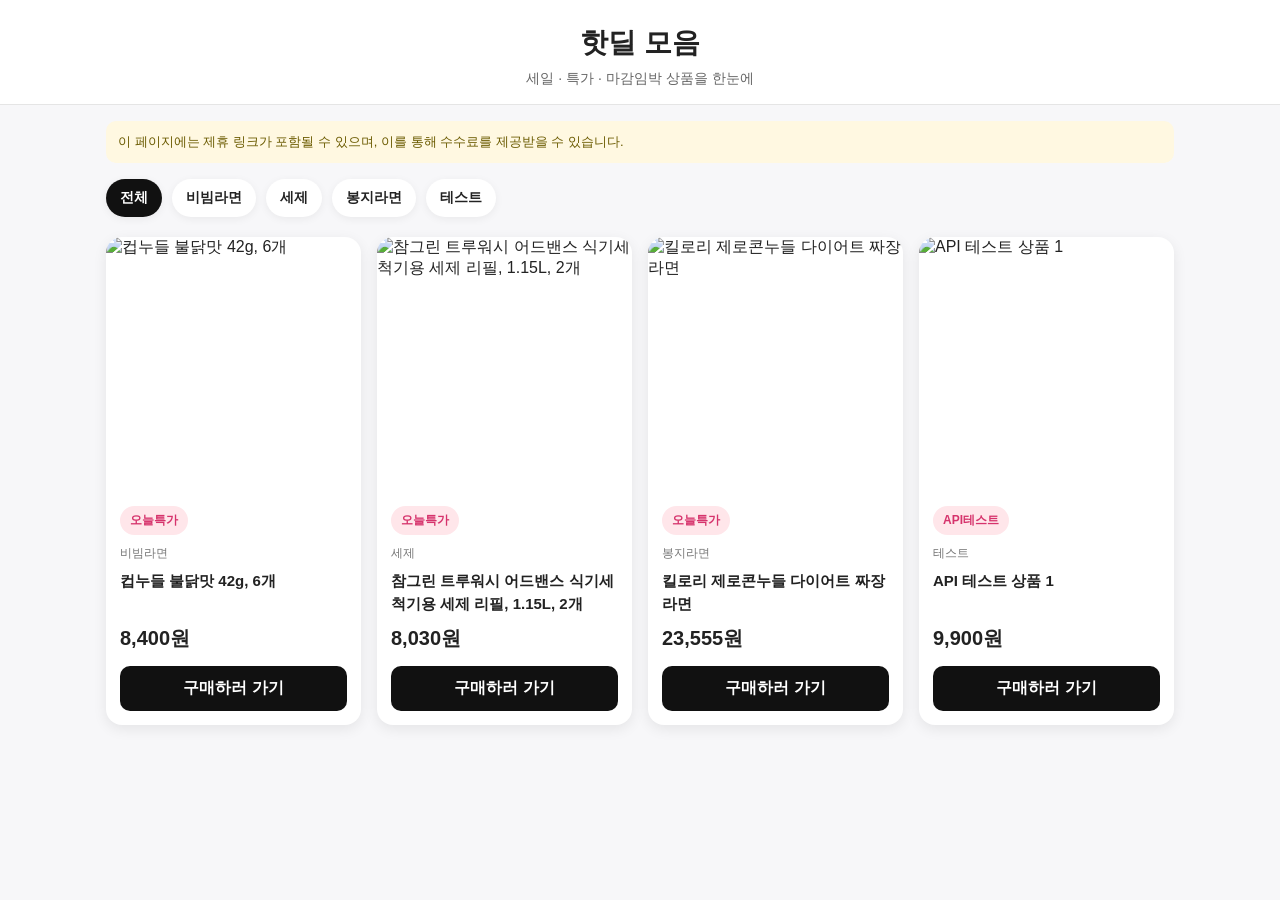
==== site/index.html @ 74af75a8 "project setup" ====
<!DOCTYPE html>
<html lang="ko">
<head>
  <meta charset="UTF-8" />
  <meta name="viewport" content="width=device-width, initial-scale=1.0" />
  <title>핫딜 모음</title>
  <link rel="stylesheet" href="style.css" />
</head>
<body>
  <header class="header">
    <h1>핫딜 모음</h1>
    <p>세일 · 특가 · 마감임박 상품을 한눈에</p>
  </header>

  <section class="notice">
    <p>이 페이지에는 제휴 링크가 포함될 수 있으며, 이를 통해 수수료를 제공받을 수 있습니다.</p>
  </section>

  <section class="filter-wrap">
  <div id="category-buttons" class="category-buttons"></div>
</section>

  <main class="container">
    <div id="deal-list" class="deal-grid"></div>
  </main>

  <script src="script.js"></script>
</body>
</html>
---- site/style.css ----
* {
  box-sizing: border-box;
}

body {
  margin: 0;
  font-family: Arial, sans-serif;
  background: #f7f7f9;
  color: #222;
}

.header {
  background: white;
  padding: 24px 16px 16px;
  text-align: center;
  border-bottom: 1px solid #e5e5e5;
}

.header h1 {
  margin: 0 0 8px;
  font-size: 28px;
}

.header p {
  margin: 0;
  color: #666;
  font-size: 14px;
}

.notice {
  max-width: 1100px;
  margin: 16px auto 0;
  padding: 0 16px;
}

.notice p {
  margin: 0;
  background: #fff8e1;
  color: #6b5b00;
  padding: 12px;
  border-radius: 10px;
  font-size: 13px;
}

.container {
  max-width: 1100px;
  margin: 20px auto;
  padding: 0 16px 30px;
}

.deal-grid {
  display: grid;
  grid-template-columns: repeat(auto-fit, minmax(220px, 1fr));
  gap: 16px;
}

.deal-card {
  background: white;
  border-radius: 16px;
  overflow: hidden;
  box-shadow: 0 4px 14px rgba(0, 0, 0, 0.08);
}

.deal-card img {
  width: 100%;
  aspect-ratio: 1 / 1;
  object-fit: cover;
  display: block;
}

.deal-content {
  padding: 14px;
}

.badge {
  display: inline-block;
  padding: 6px 10px;
  border-radius: 999px;
  background: #ffe6ea;
  color: #d6336c;
  font-size: 12px;
  font-weight: bold;
  margin-bottom: 10px;
}

.category {
  font-size: 12px;
  color: #777;
  margin-bottom: 8px;
}

.title {
  font-size: 15px;
  font-weight: bold;
  line-height: 1.5;
  margin-bottom: 10px;
  min-height: 45px;
}

.price {
  font-size: 20px;
  font-weight: bold;
  margin-bottom: 10px;
}

.date {
  font-size: 12px;
  color: #999;
  margin-bottom: 14px;
}

.buy-button {
  display: inline-block;
  width: 100%;
  text-align: center;
  text-decoration: none;
  background: #111;
  color: white;
  padding: 12px;
  border-radius: 10px;
  font-weight: bold;
}
.filter-wrap {
  max-width: 1100px;
  margin: 16px auto 0;
  padding: 0 16px;
}

.category-buttons {
  display: flex;
  flex-wrap: wrap;
  gap: 10px;
}

.category-button {
  border: none;
  background: white;
  color: #222;
  padding: 10px 14px;
  border-radius: 999px;
  font-size: 14px;
  font-weight: bold;
  cursor: pointer;
  box-shadow: 0 2px 8px rgba(0, 0, 0, 0.06);
}

.category-button.active {
  background: #111;
  color: white;
}
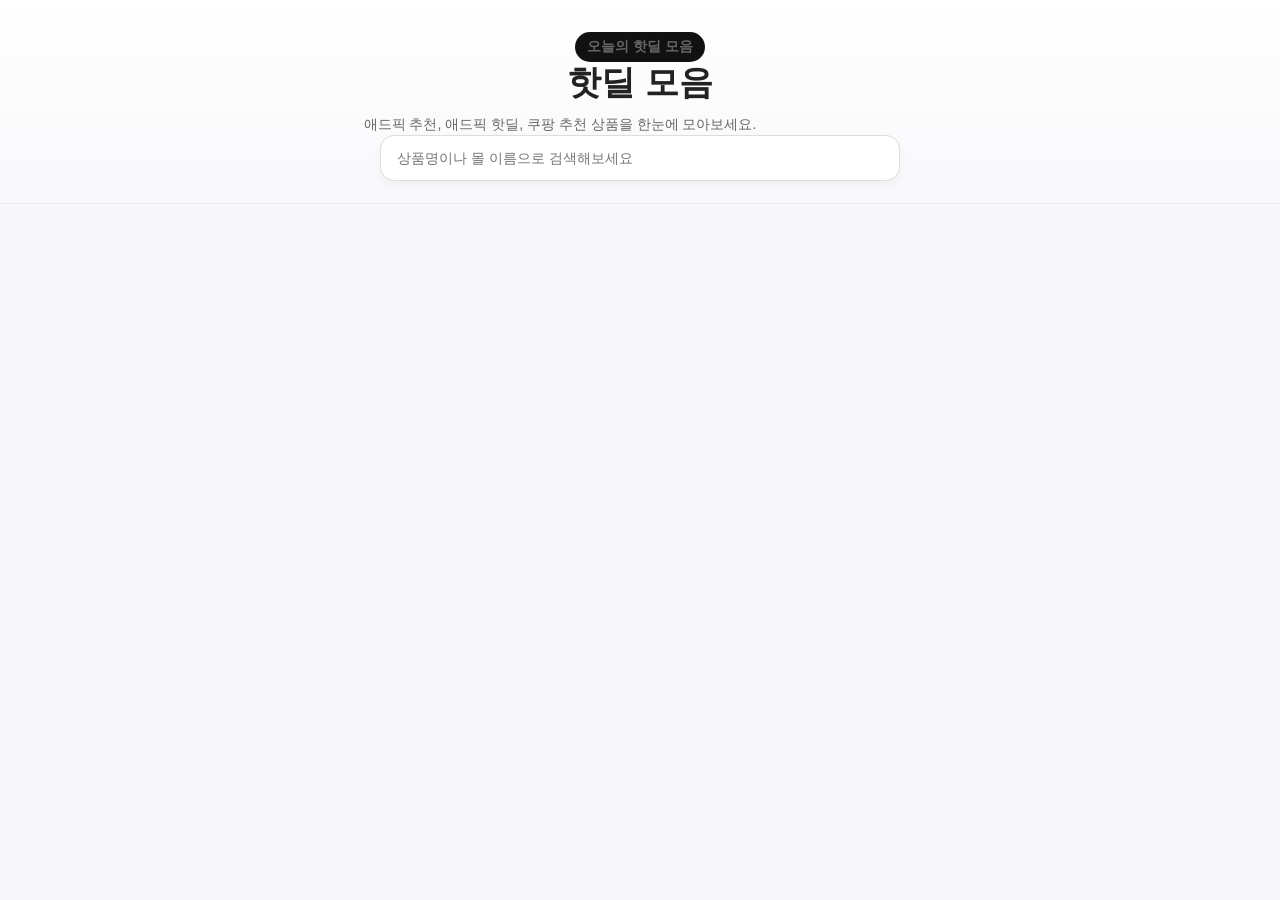
==== commit 8abeb9fb: "auto update deals" ====
--- a/site/index.html
+++ b/site/index.html
@@ -7,23 +7,21 @@
   <link rel="stylesheet" href="style.css" />
 </head>
 <body>
-  <header class="header">
+<header class="header">
+  <div class="header-inner">
+    <p class="header-badge">오늘의 핫딜 모음</p>
     <h1>핫딜 모음</h1>
-    <p>세일 · 특가 · 마감임박 상품을 한눈에</p>
-  </header>
+    <p class="header-desc">
+      애드픽 추천, 애드픽 핫딜, 쿠팡 추천 상품을 한눈에 모아보세요.
+    </p>
 
-  <section class="notice">
-    <p>이 페이지에는 제휴 링크가 포함될 수 있으며, 이를 통해 수수료를 제공받을 수 있습니다.</p>
-  </section>
-
-  <section class="filter-wrap">
-  <div id="category-buttons" class="category-buttons"></div>
-</section>
-
-  <main class="container">
-    <div id="deal-list" class="deal-grid"></div>
-  </main>
-
-  <script src="script.js"></script>
-</body>
-</html>+    <div class="search-wrap">
+      <input
+        type="text"
+        id="search-input"
+        class="search-input"
+        placeholder="상품명이나 몰 이름으로 검색해보세요"
+      />
+    </div>
+  </div>
+</header>
--- a/site/style.css
+++ b/site/style.css
@@ -148,3 +148,133 @@
   background: #111;
   color: white;
 }
+
+.empty-message {
+  background: white;
+  padding: 20px;
+  border-radius: 16px;
+  text-align: center;
+  color: #666;
+  box-shadow: 0 4px 14px rgba(0, 0, 0, 0.06);
+}
+
+.deal-card {
+  transition: transform 0.15s ease, box-shadow 0.15s ease;
+}
+
+.deal-card:hover {
+  transform: translateY(-3px);
+  box-shadow: 0 8px 18px rgba(0, 0, 0, 0.12);
+}
+
+.badge {
+  display: inline-flex;
+  align-items: center;
+  justify-content: center;
+  min-width: 62px;
+}
+
+.price {
+  color: #111;
+  letter-spacing: -0.3px;
+}
+
+.title {
+  word-break: keep-all;
+}
+
+.buy-button:hover {
+  opacity: 0.92;
+}
+.commission {
+  font-size: 13px;
+  color: #d6336c;
+  font-weight: 700;
+  margin-bottom: 10px;
+}
+.header {
+  background: linear-gradient(180deg, #ffffff 0%, #f8f8fb 100%);
+  padding: 32px 16px 22px;
+  text-align: center;
+  border-bottom: 1px solid #ececf2;
+}
+
+.header-inner {
+  max-width: 780px;
+  margin: 0 auto;
+}
+
+.header-badge {
+  display: inline-block;
+  margin: 0 0 12px;
+  padding: 6px 12px;
+  border-radius: 999px;
+  background: #111;
+  color: white;
+  font-size: 12px;
+  font-weight: 700;
+}
+
+.header h1 {
+  margin: 0 0 10px;
+  font-size: 34px;
+  line-height: 1.2;
+}
+
+.header-desc {
+  margin: 0 auto 18px;
+  color: #666;
+  font-size: 15px;
+  line-height: 1.6;
+  max-width: 620px;
+}
+
+.search-wrap {
+  display: flex;
+  justify-content: center;
+}
+
+.search-input {
+  width: 100%;
+  max-width: 520px;
+  padding: 14px 16px;
+  border: 1px solid #ddd;
+  border-radius: 14px;
+  font-size: 14px;
+  outline: none;
+  background: white;
+  box-shadow: 0 4px 10px rgba(0, 0, 0, 0.04);
+}
+
+.search-input:focus {
+  border-color: #111;
+}
+
+.filter-wrap {
+  max-width: 1100px;
+  margin: 18px auto 0;
+  padding: 0 16px;
+}
+
+.category-buttons {
+  display: flex;
+  flex-wrap: wrap;
+  gap: 10px;
+}
+
+.category-button {
+  border: none;
+  background: white;
+  color: #222;
+  padding: 10px 14px;
+  border-radius: 999px;
+  font-size: 14px;
+  font-weight: 700;
+  cursor: pointer;
+  box-shadow: 0 2px 8px rgba(0, 0, 0, 0.06);
+}
+
+.category-button.active {
+  background: #111;
+  color: white;
+}
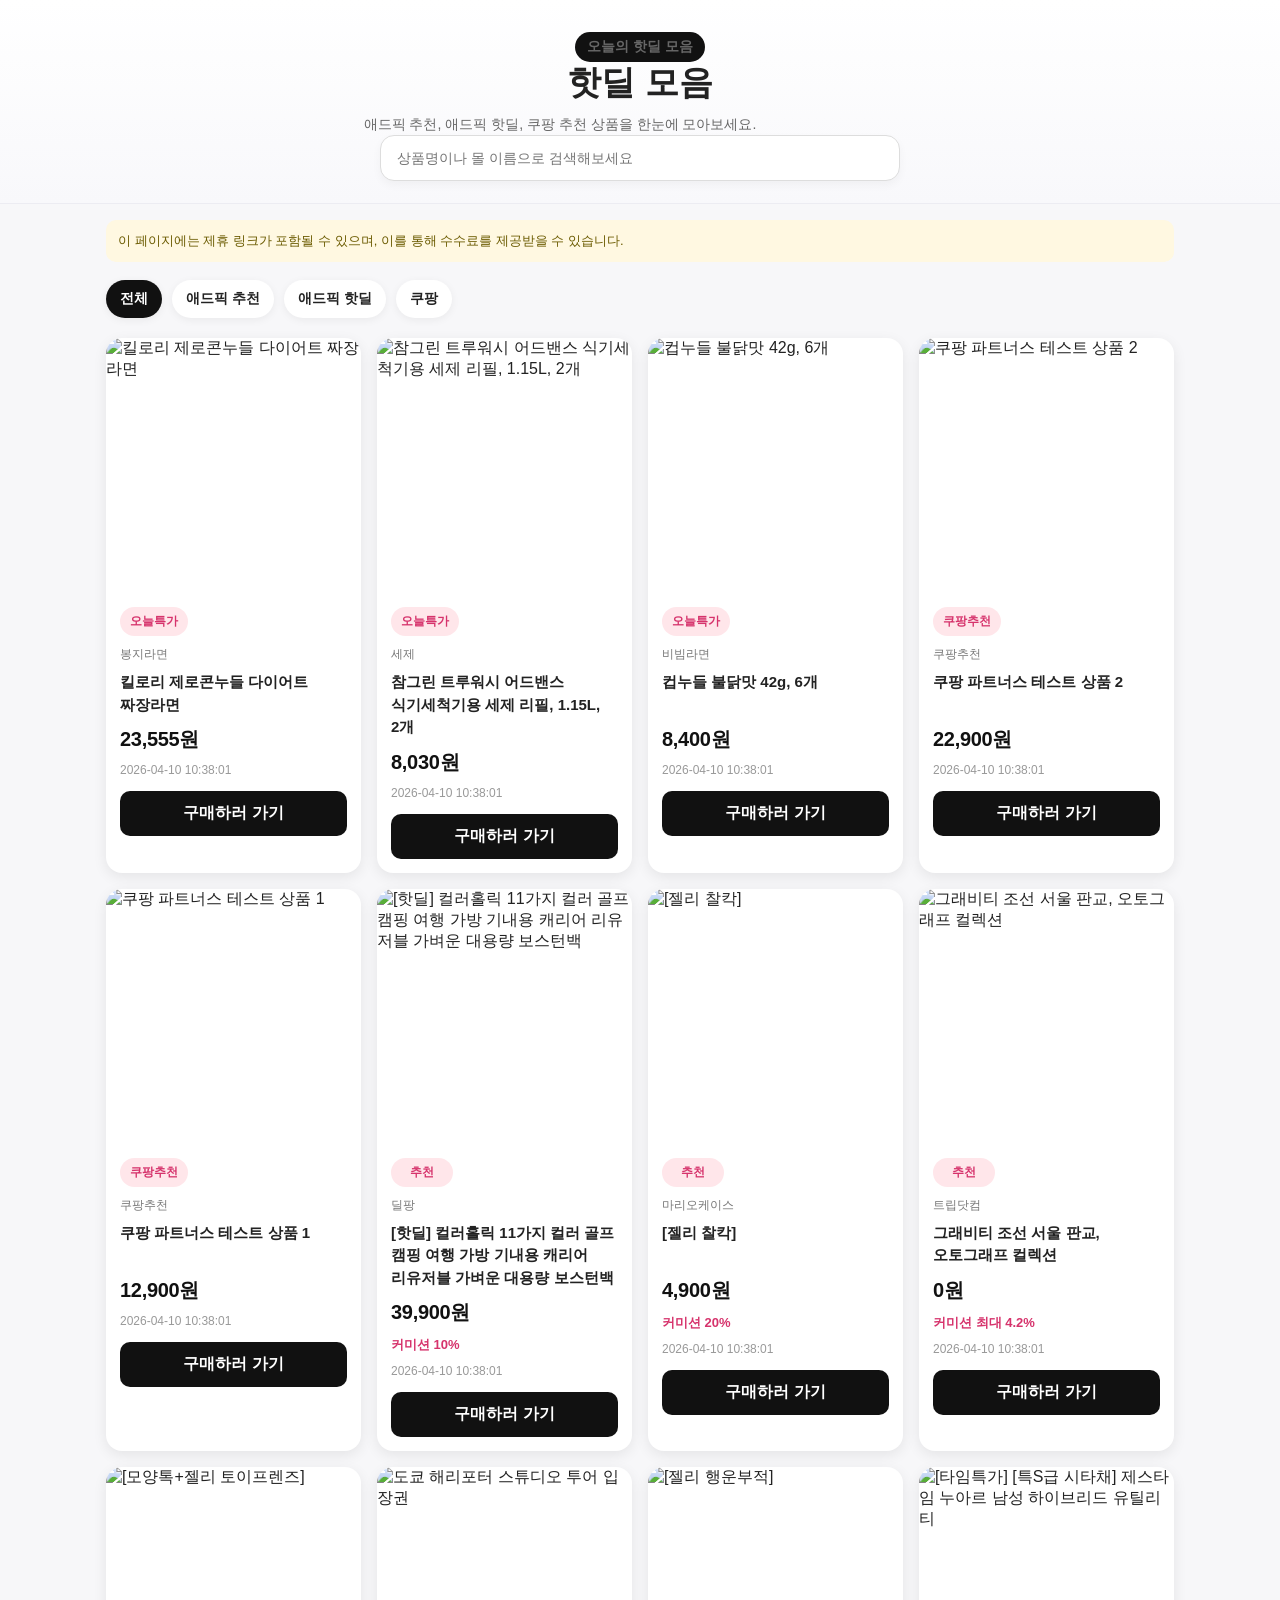
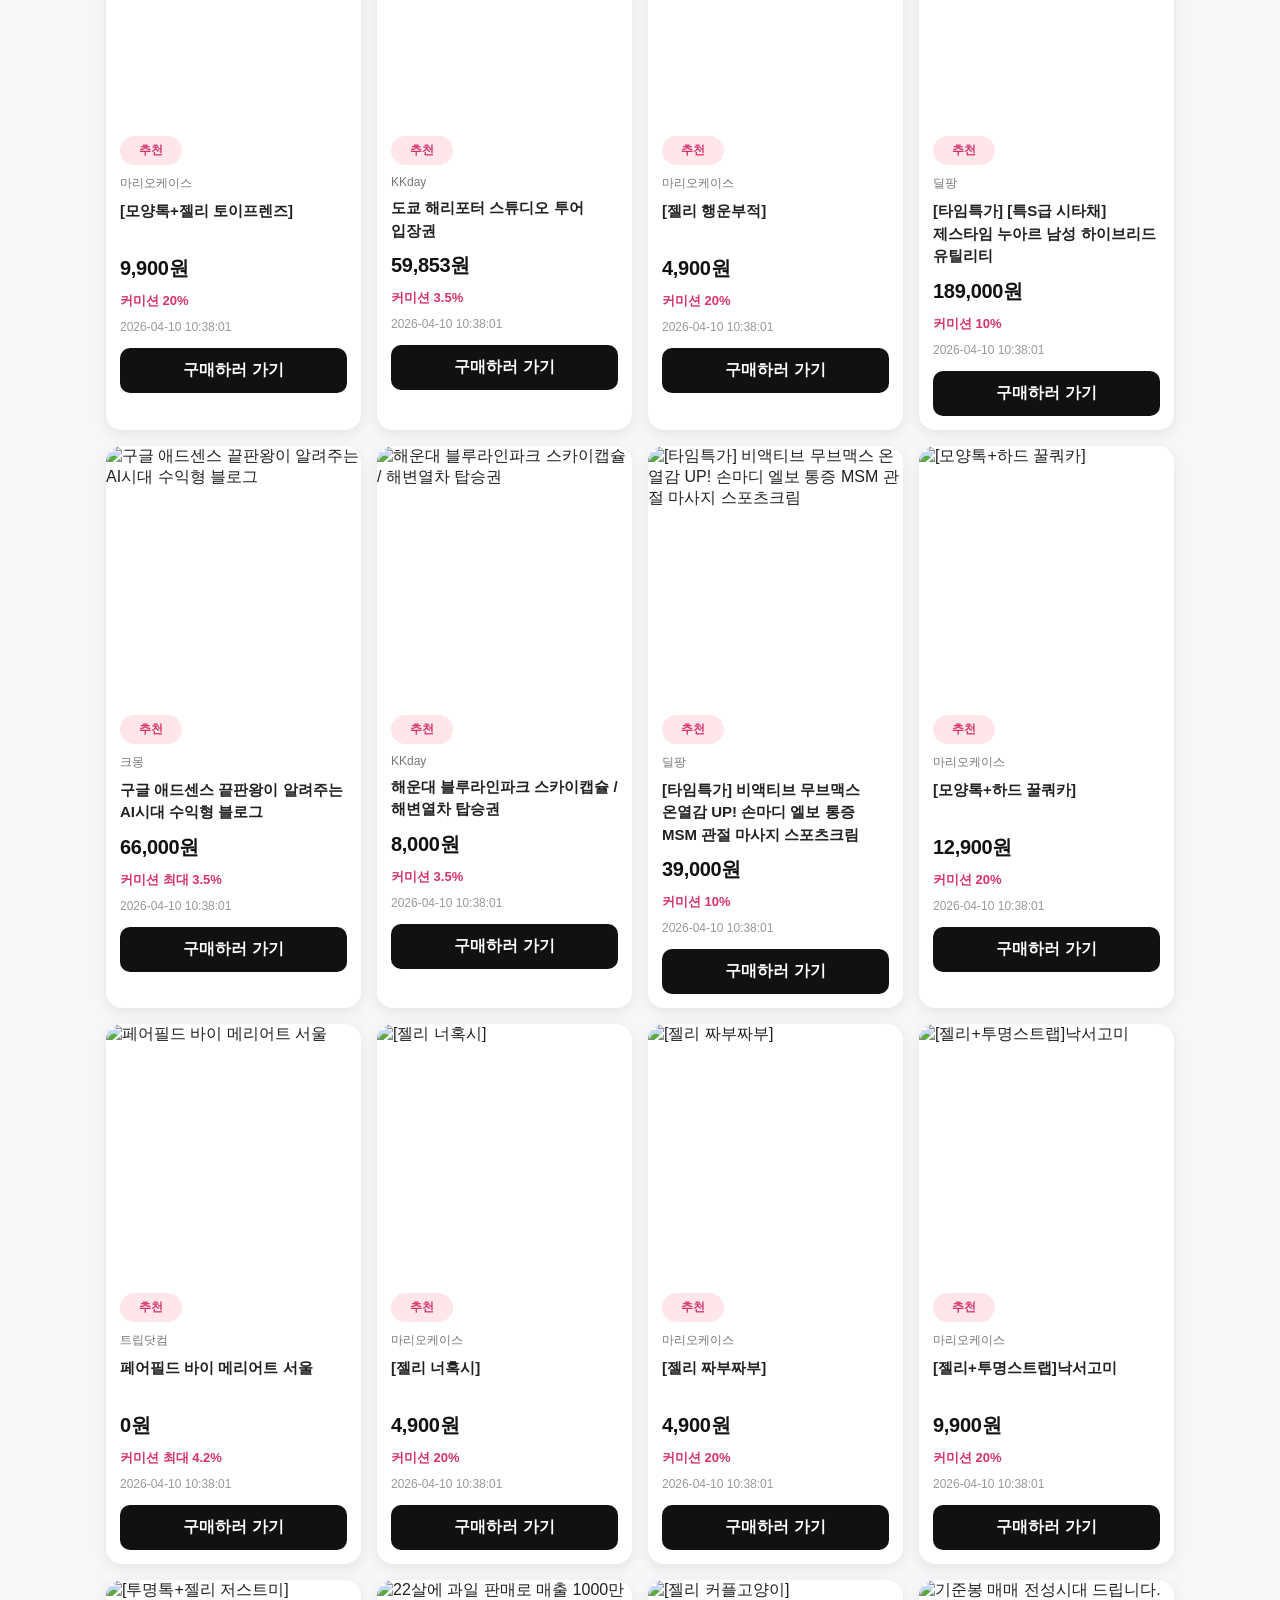
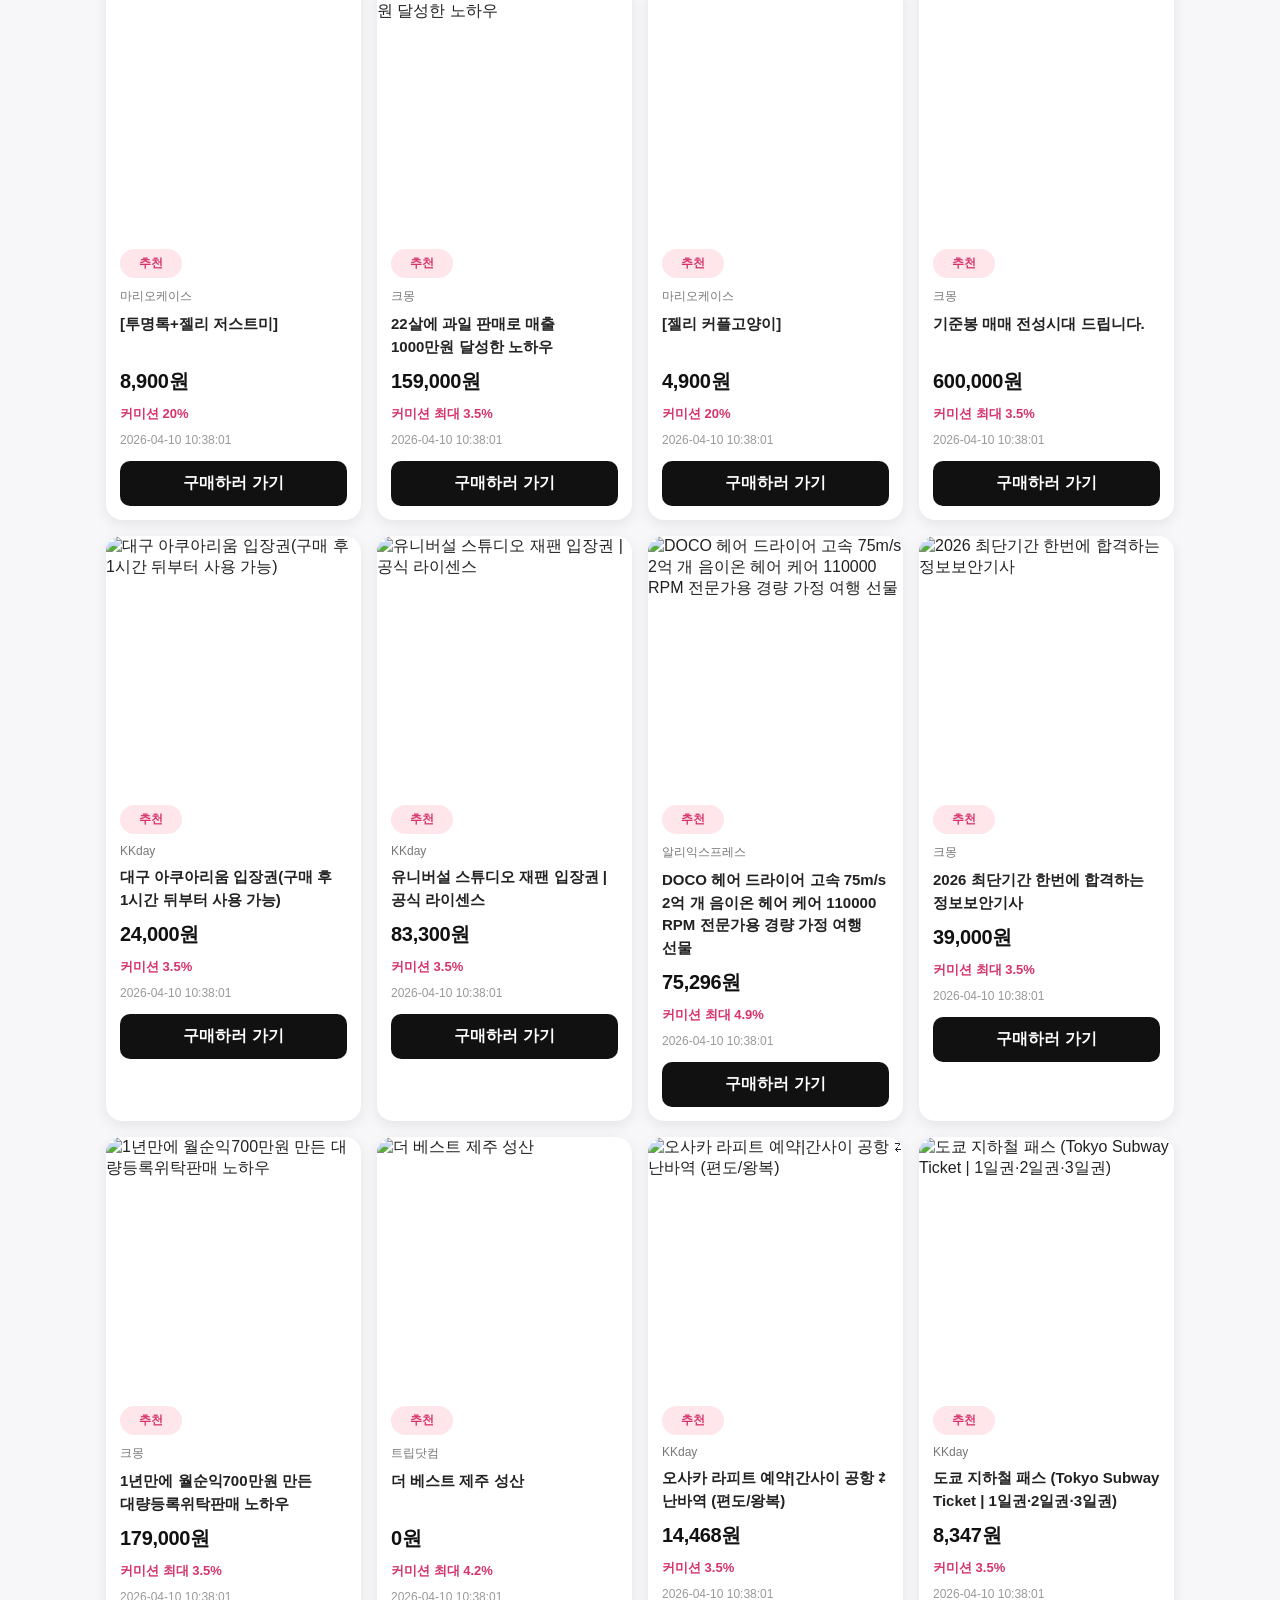
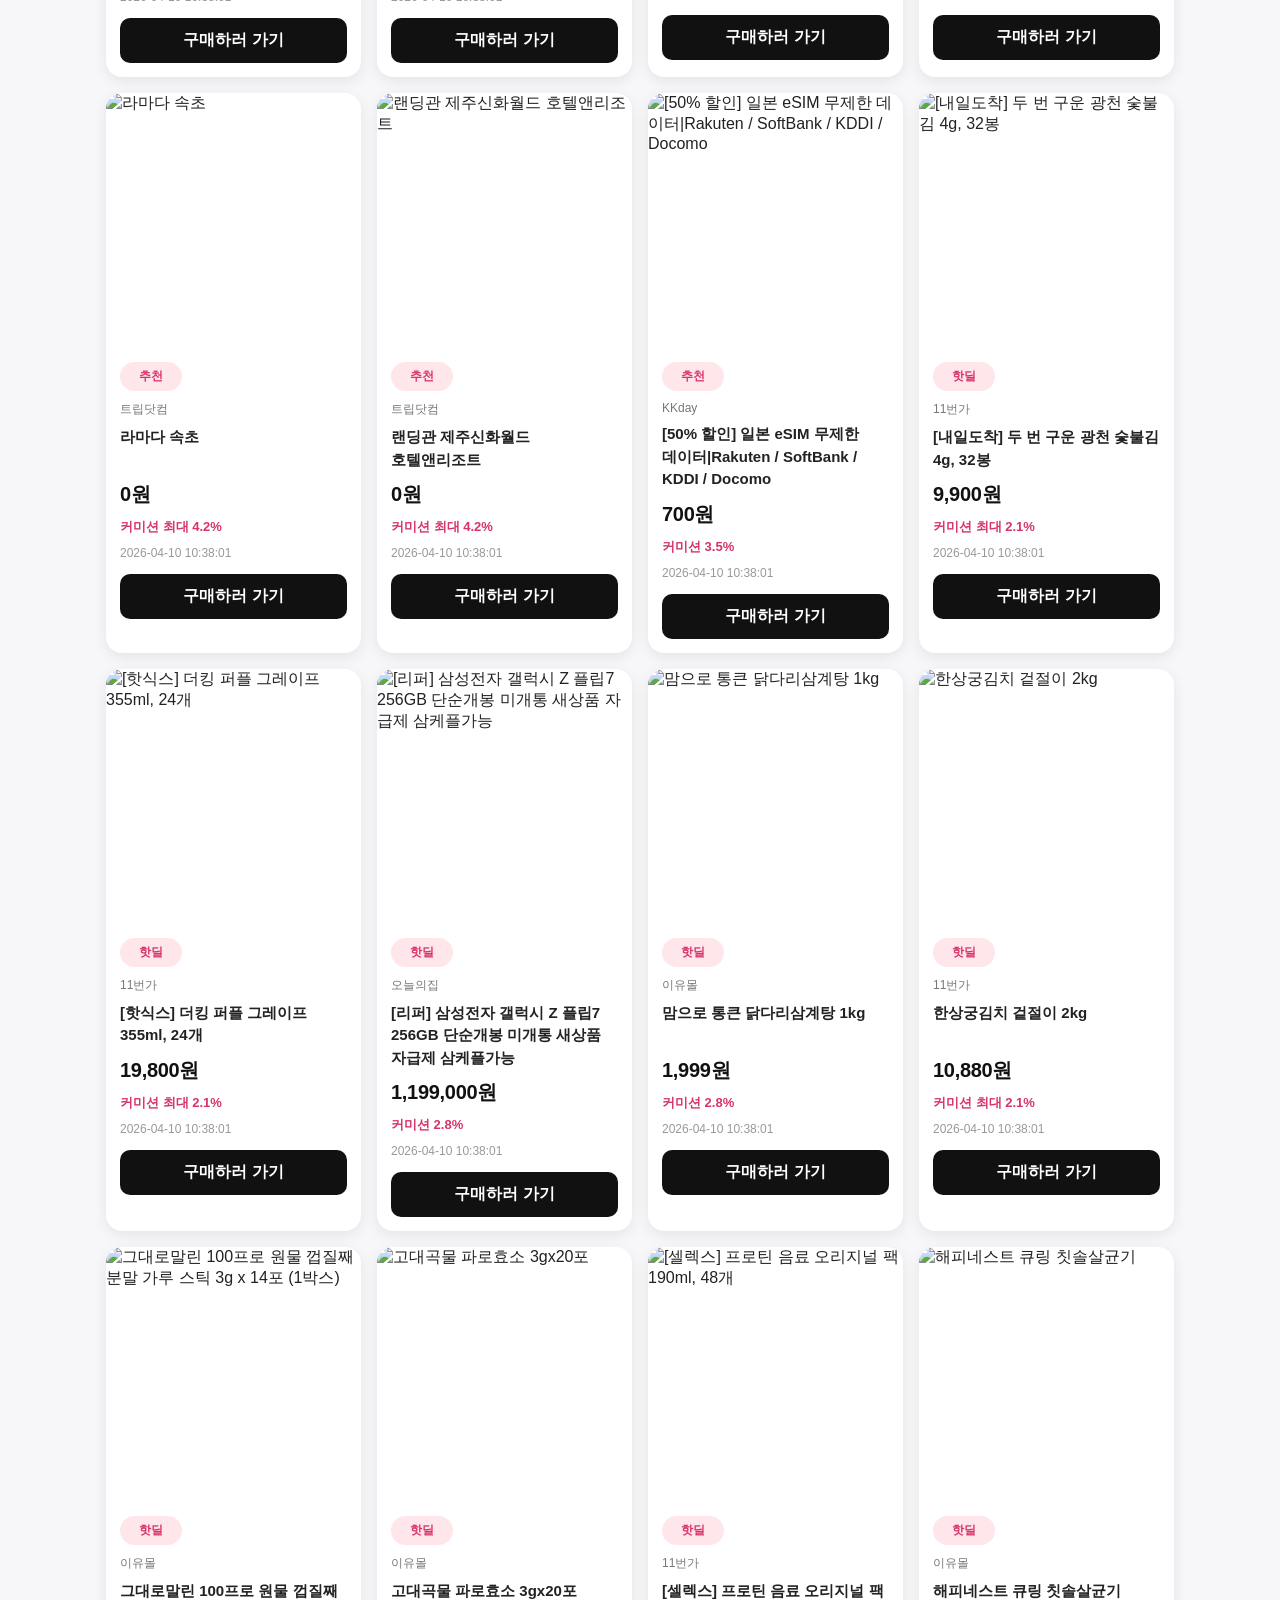
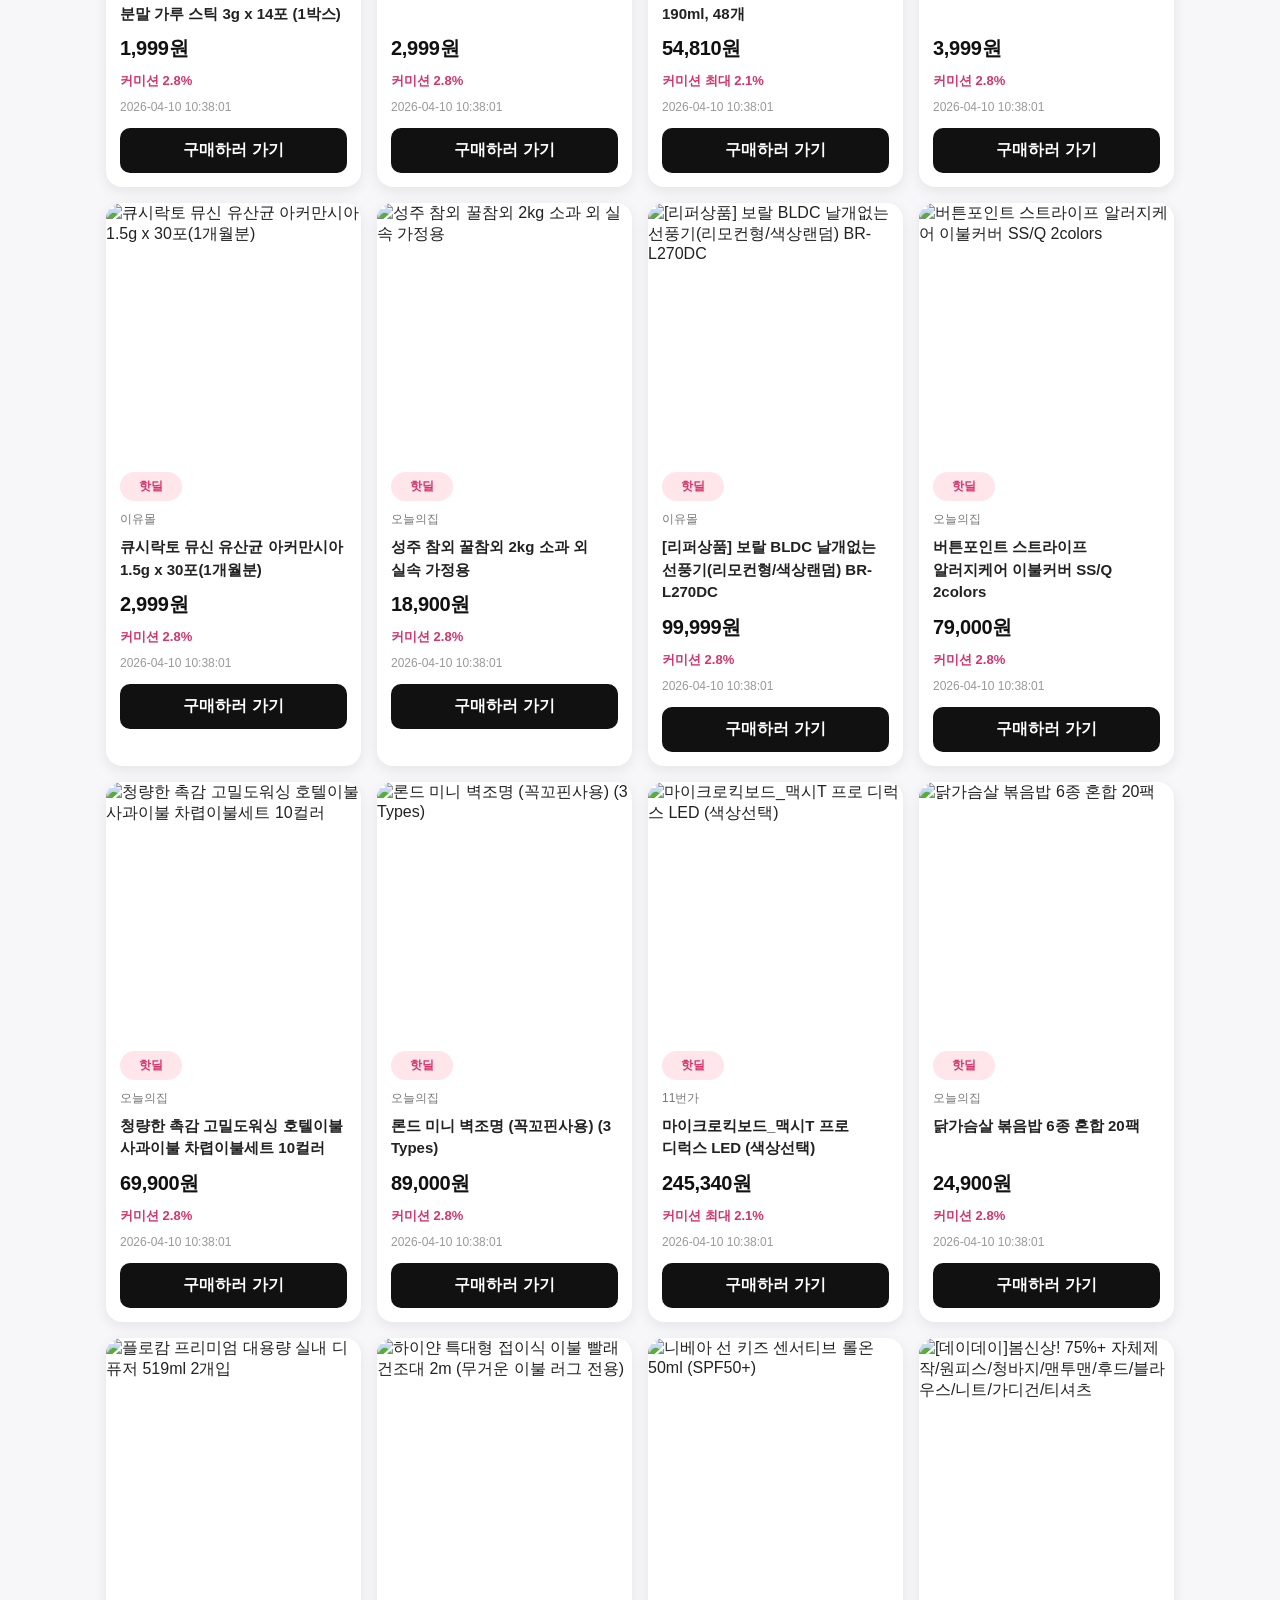
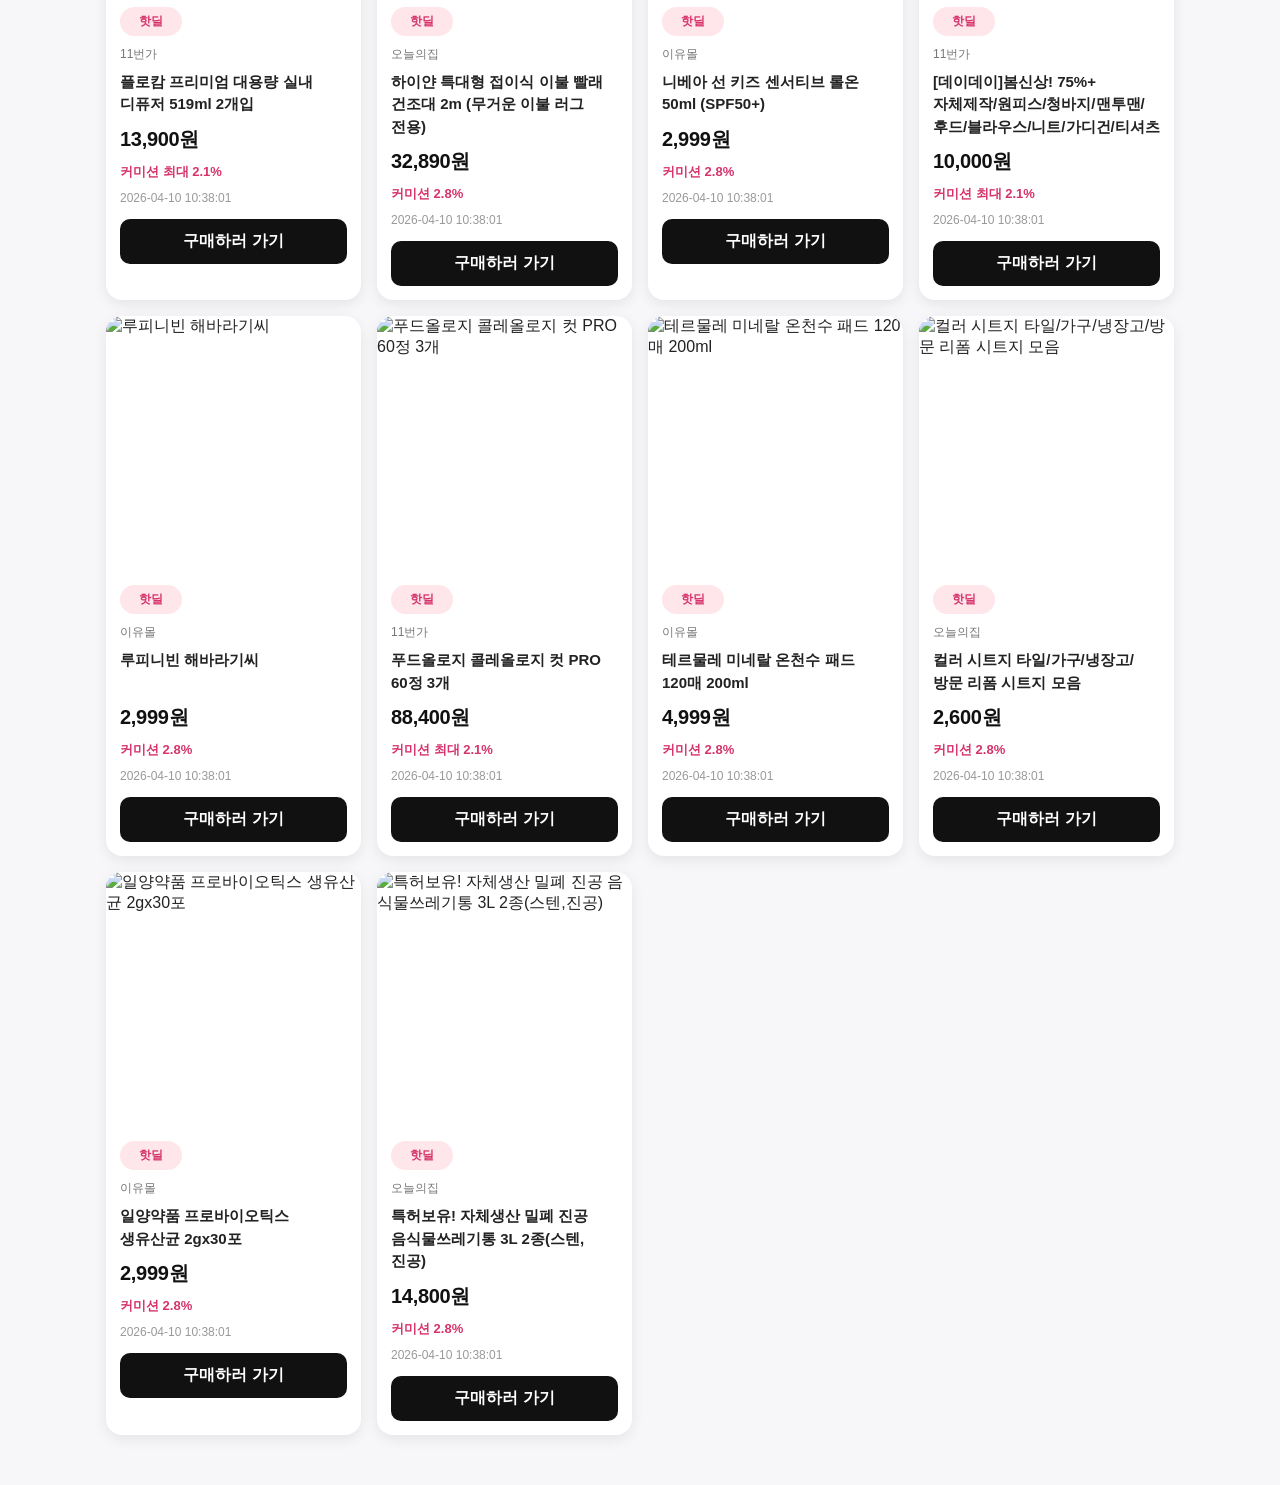
==== commit d2985684: "auto update deals" ====
--- a/site/index.html
+++ b/site/index.html
@@ -4,24 +4,40 @@
   <meta charset="UTF-8" />
   <meta name="viewport" content="width=device-width, initial-scale=1.0" />
   <title>핫딜 모음</title>
-  <link rel="stylesheet" href="style.css" />
+  <link rel="stylesheet" href="./style.css" />
 </head>
 <body>
-<header class="header">
-  <div class="header-inner">
-    <p class="header-badge">오늘의 핫딜 모음</p>
-    <h1>핫딜 모음</h1>
-    <p class="header-desc">
-      애드픽 추천, 애드픽 핫딜, 쿠팡 추천 상품을 한눈에 모아보세요.
-    </p>
+  <header class="header">
+    <div class="header-inner">
+      <p class="header-badge">오늘의 핫딜 모음</p>
+      <h1>핫딜 모음</h1>
+      <p class="header-desc">
+        애드픽 추천, 애드픽 핫딜, 쿠팡 추천 상품을 한눈에 모아보세요.
+      </p>
 
-    <div class="search-wrap">
-      <input
-        type="text"
-        id="search-input"
-        class="search-input"
-        placeholder="상품명이나 몰 이름으로 검색해보세요"
-      />
+      <div class="search-wrap">
+        <input
+          type="text"
+          id="search-input"
+          class="search-input"
+          placeholder="상품명이나 몰 이름으로 검색해보세요"
+        />
+      </div>
     </div>
-  </div>
-</header>+  </header>
+
+  <section class="notice">
+    <p>이 페이지에는 제휴 링크가 포함될 수 있으며, 이를 통해 수수료를 제공받을 수 있습니다.</p>
+  </section>
+
+  <section class="filter-wrap">
+    <div id="category-buttons" class="category-buttons"></div>
+  </section>
+
+  <main class="container">
+    <div id="deal-list" class="deal-grid"></div>
+  </main>
+
+  <script src="./script.js"></script>
+</body>
+</html>
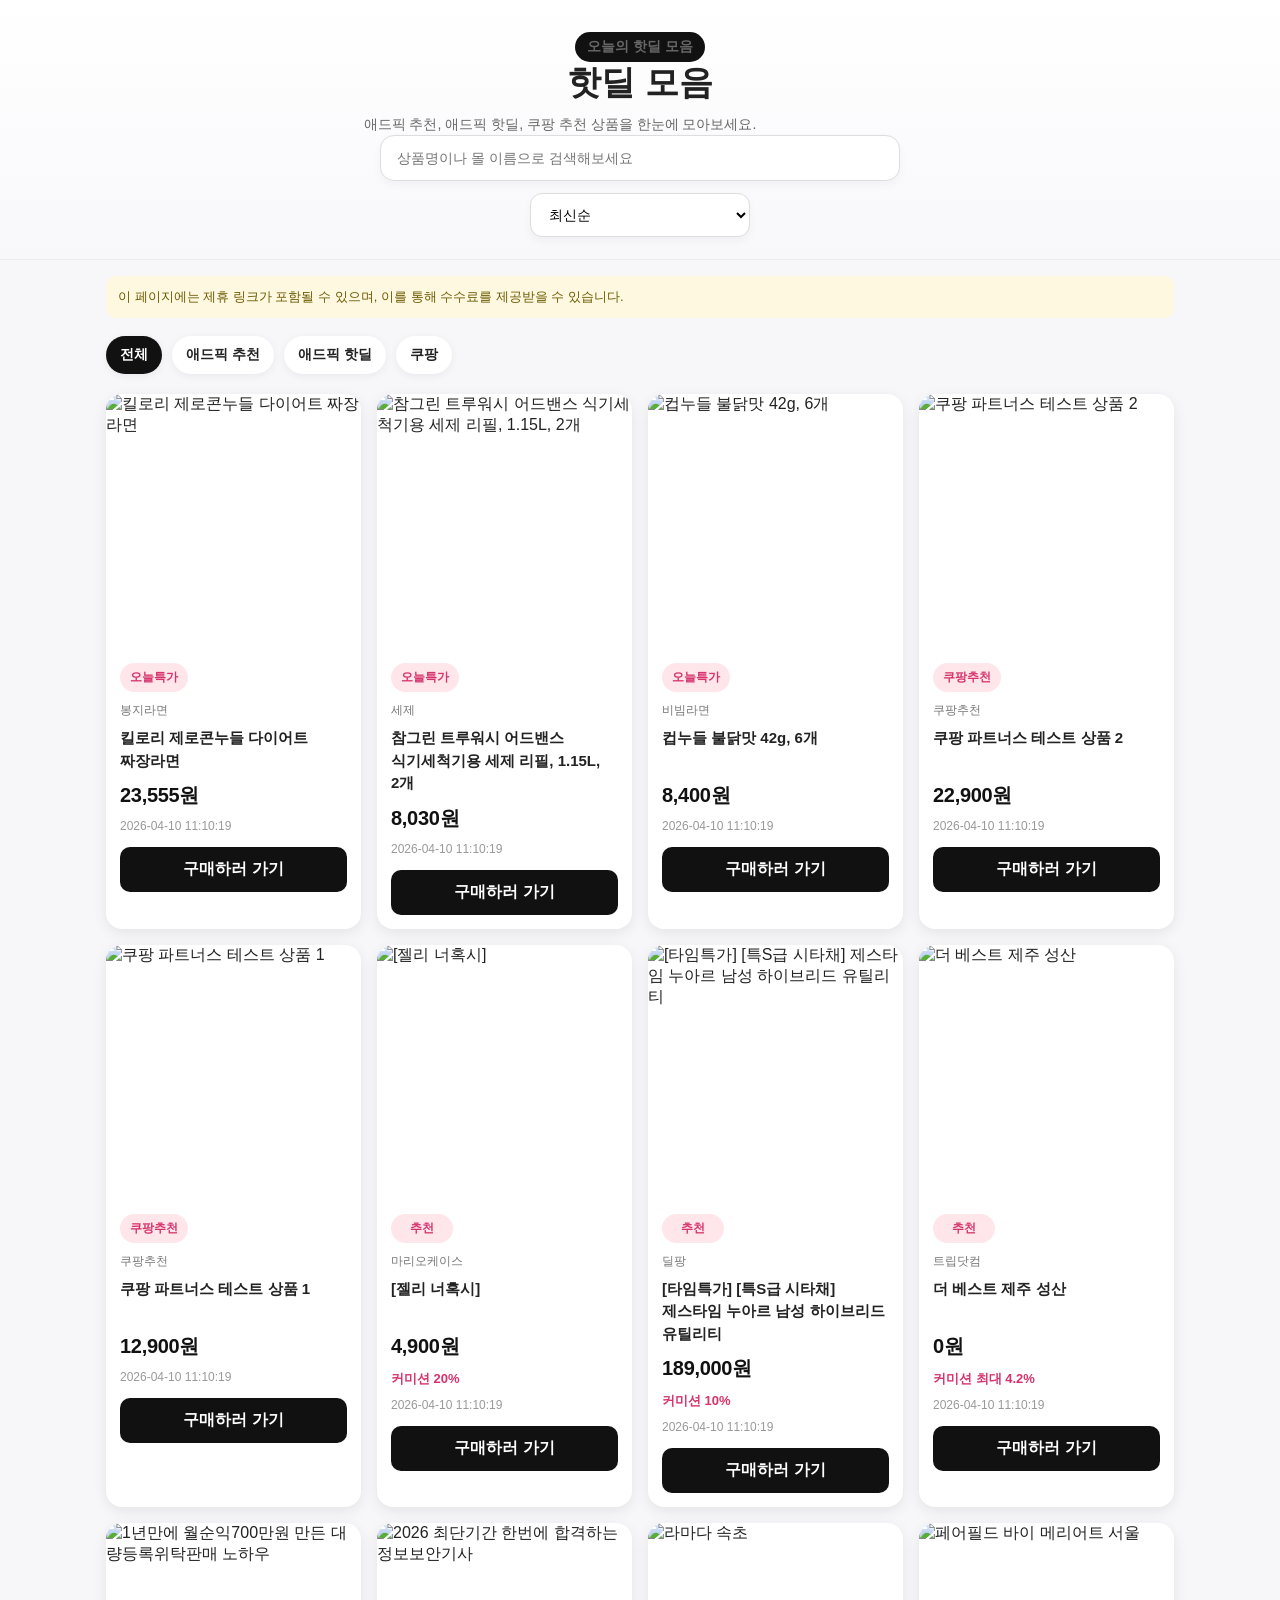
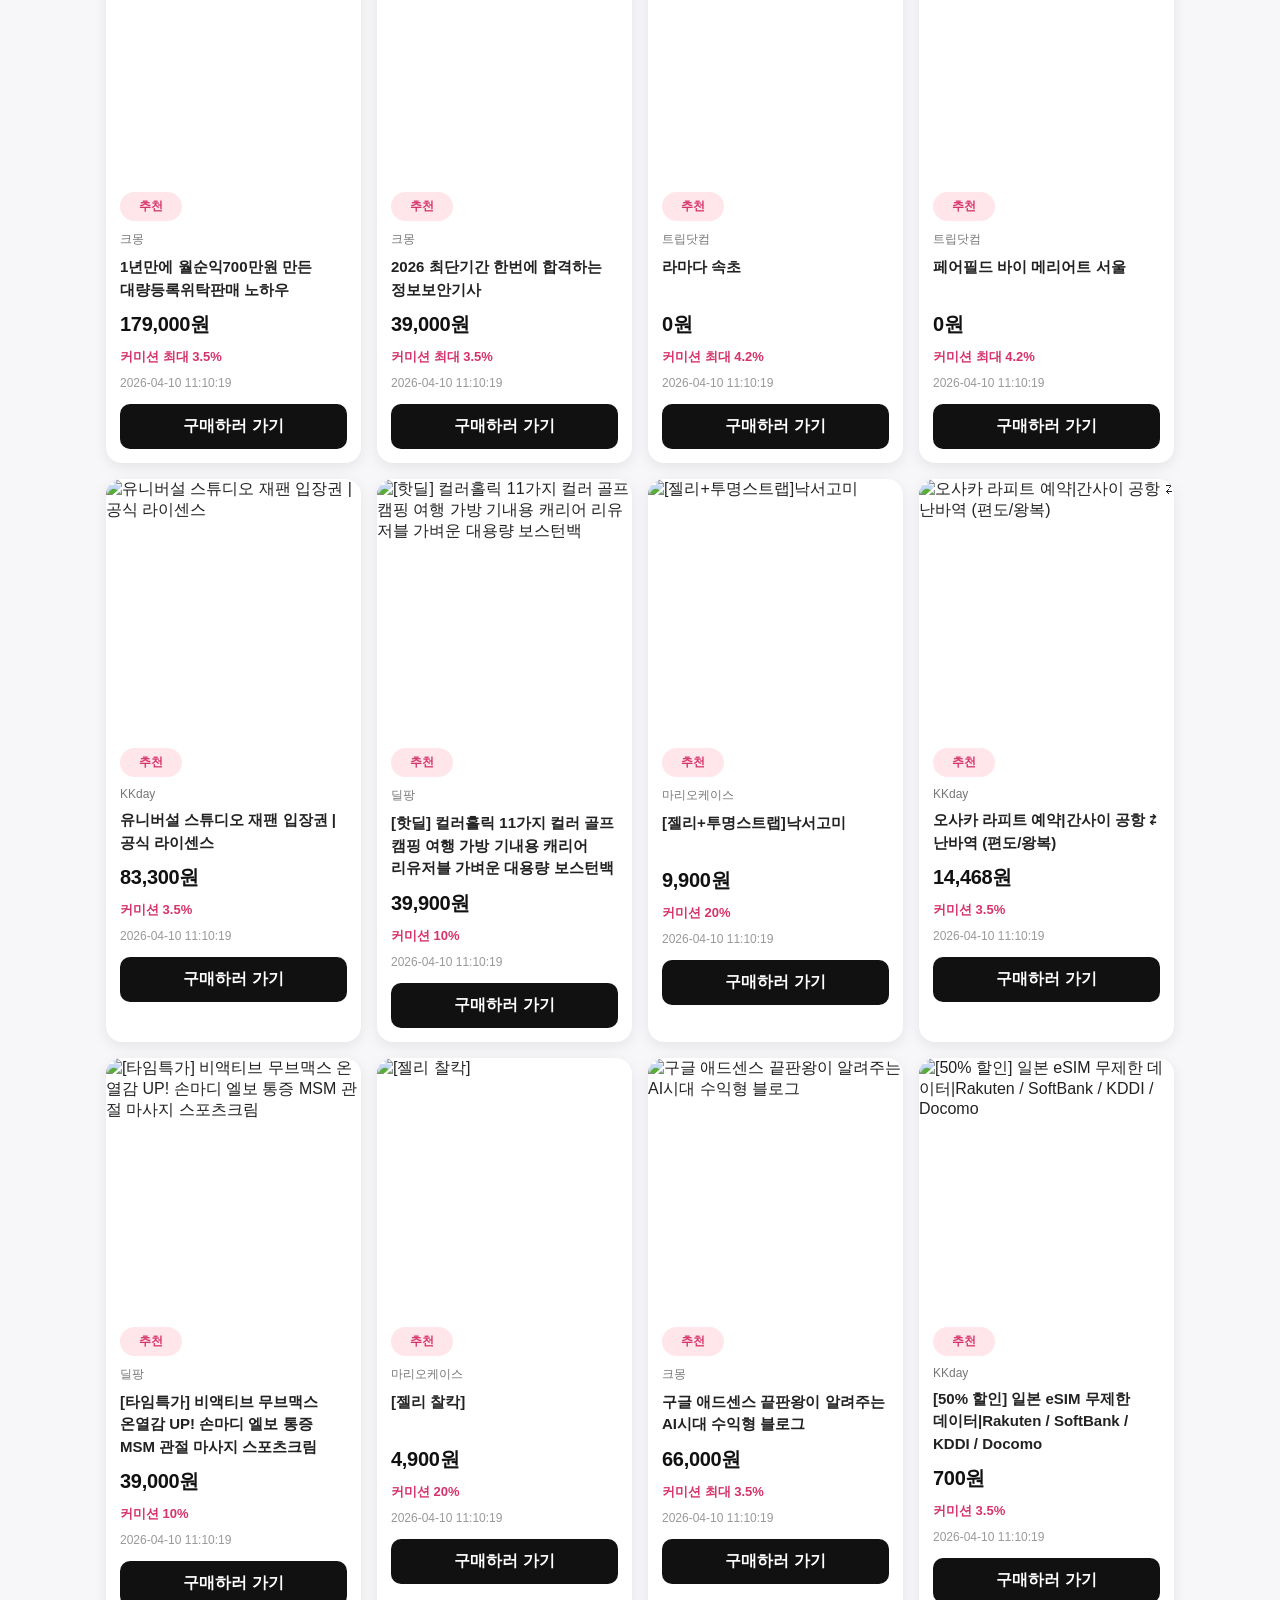
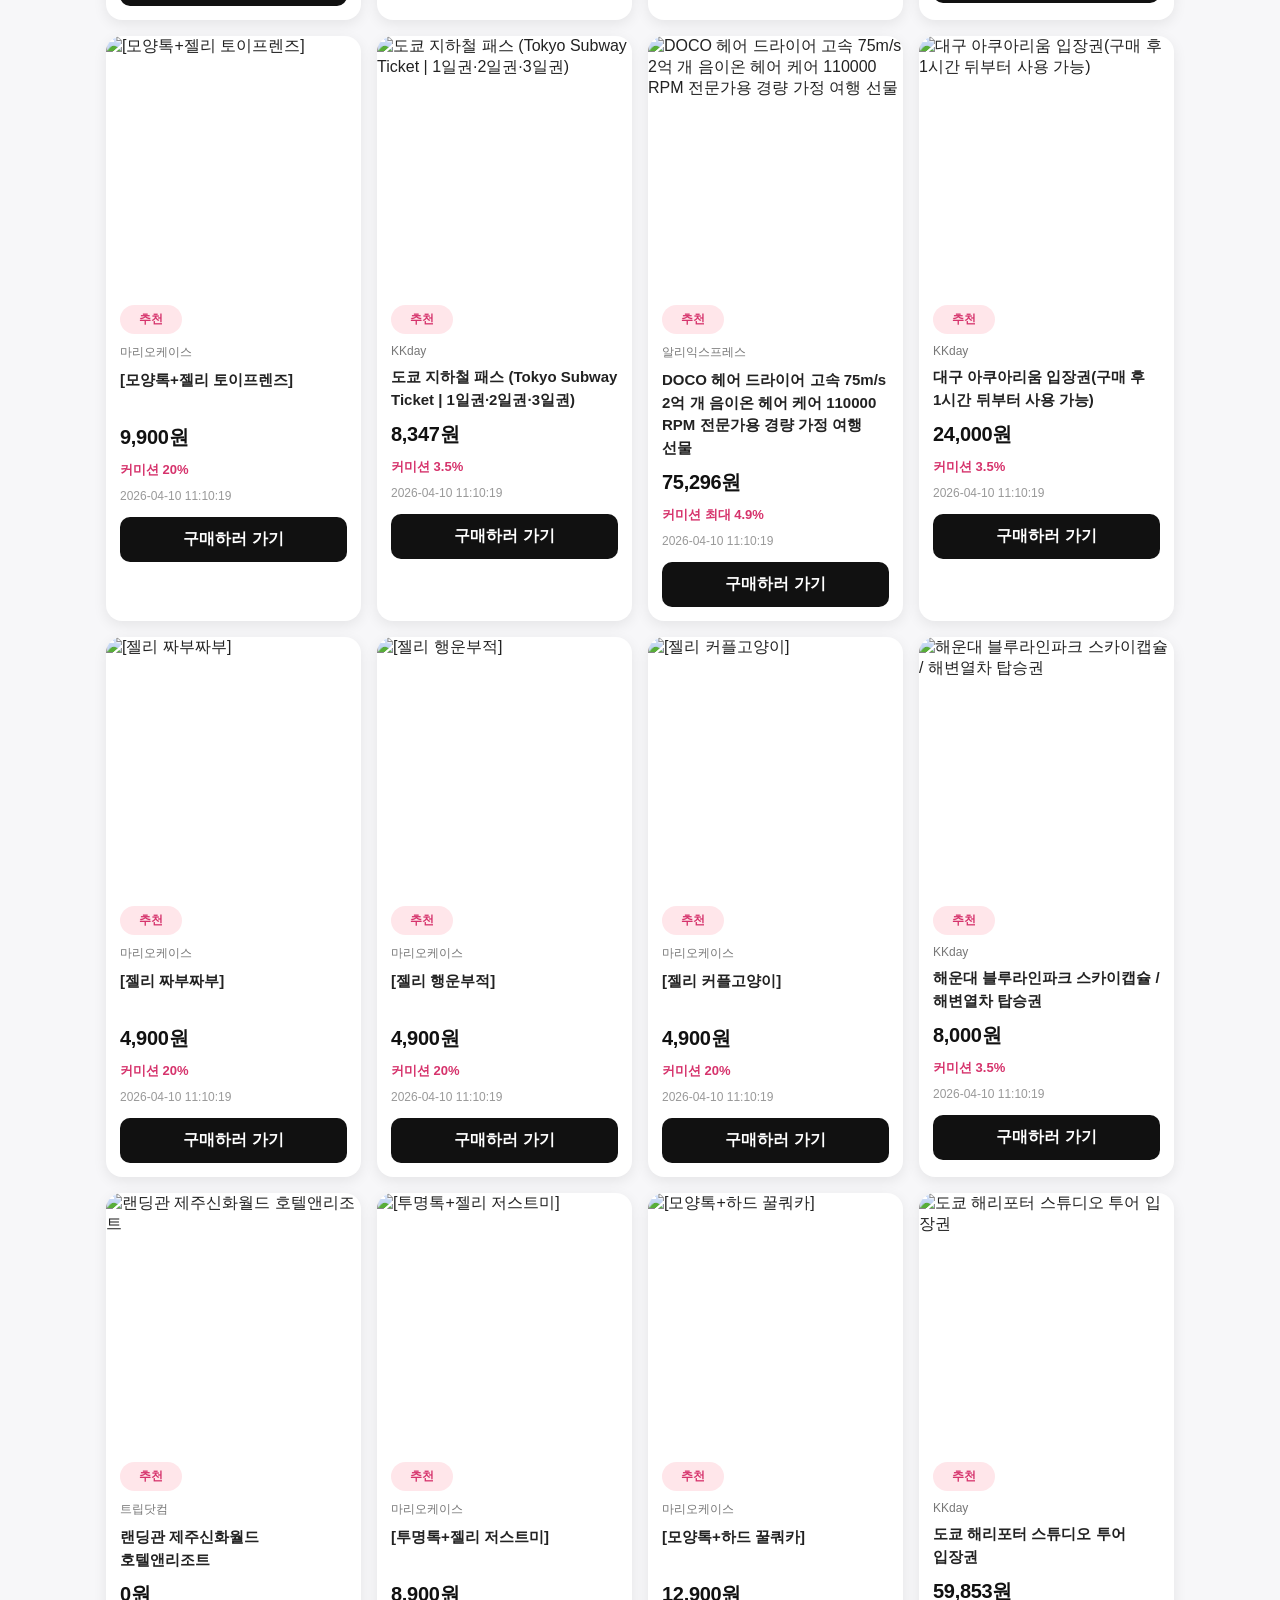
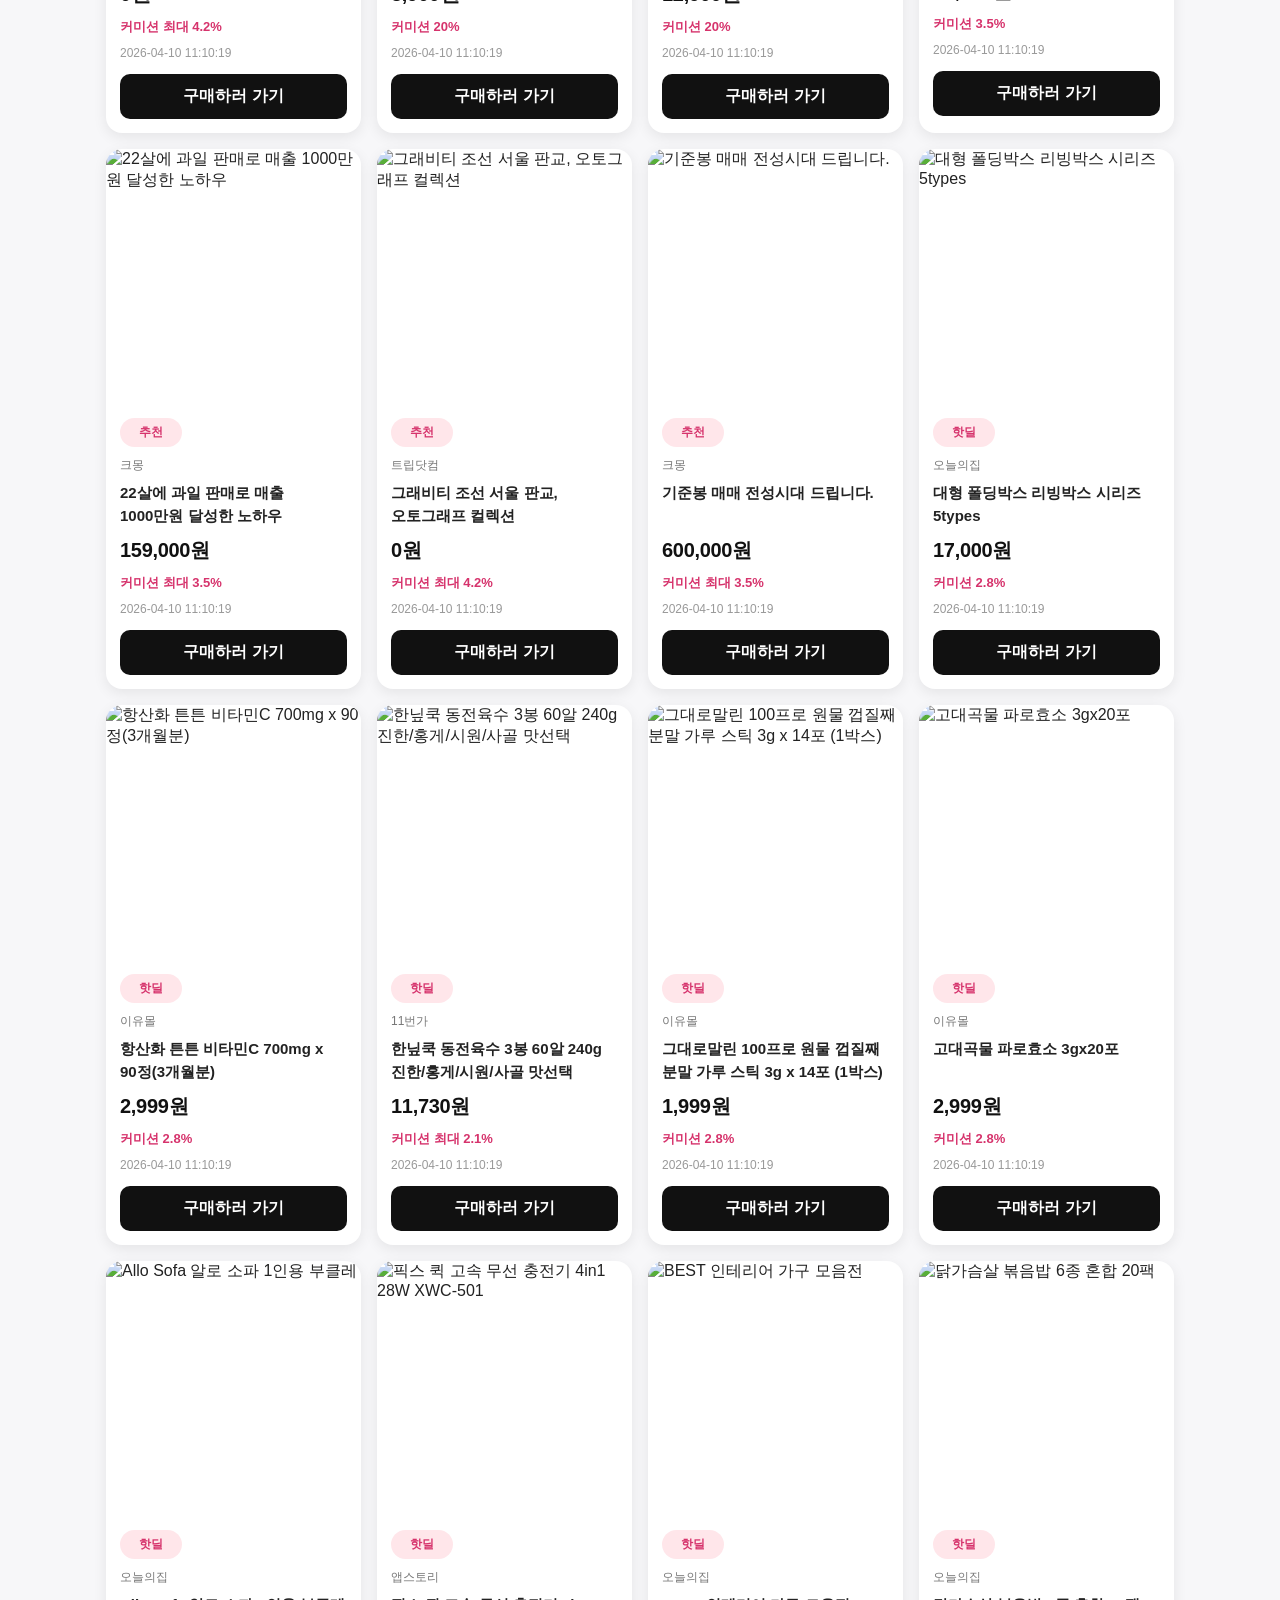
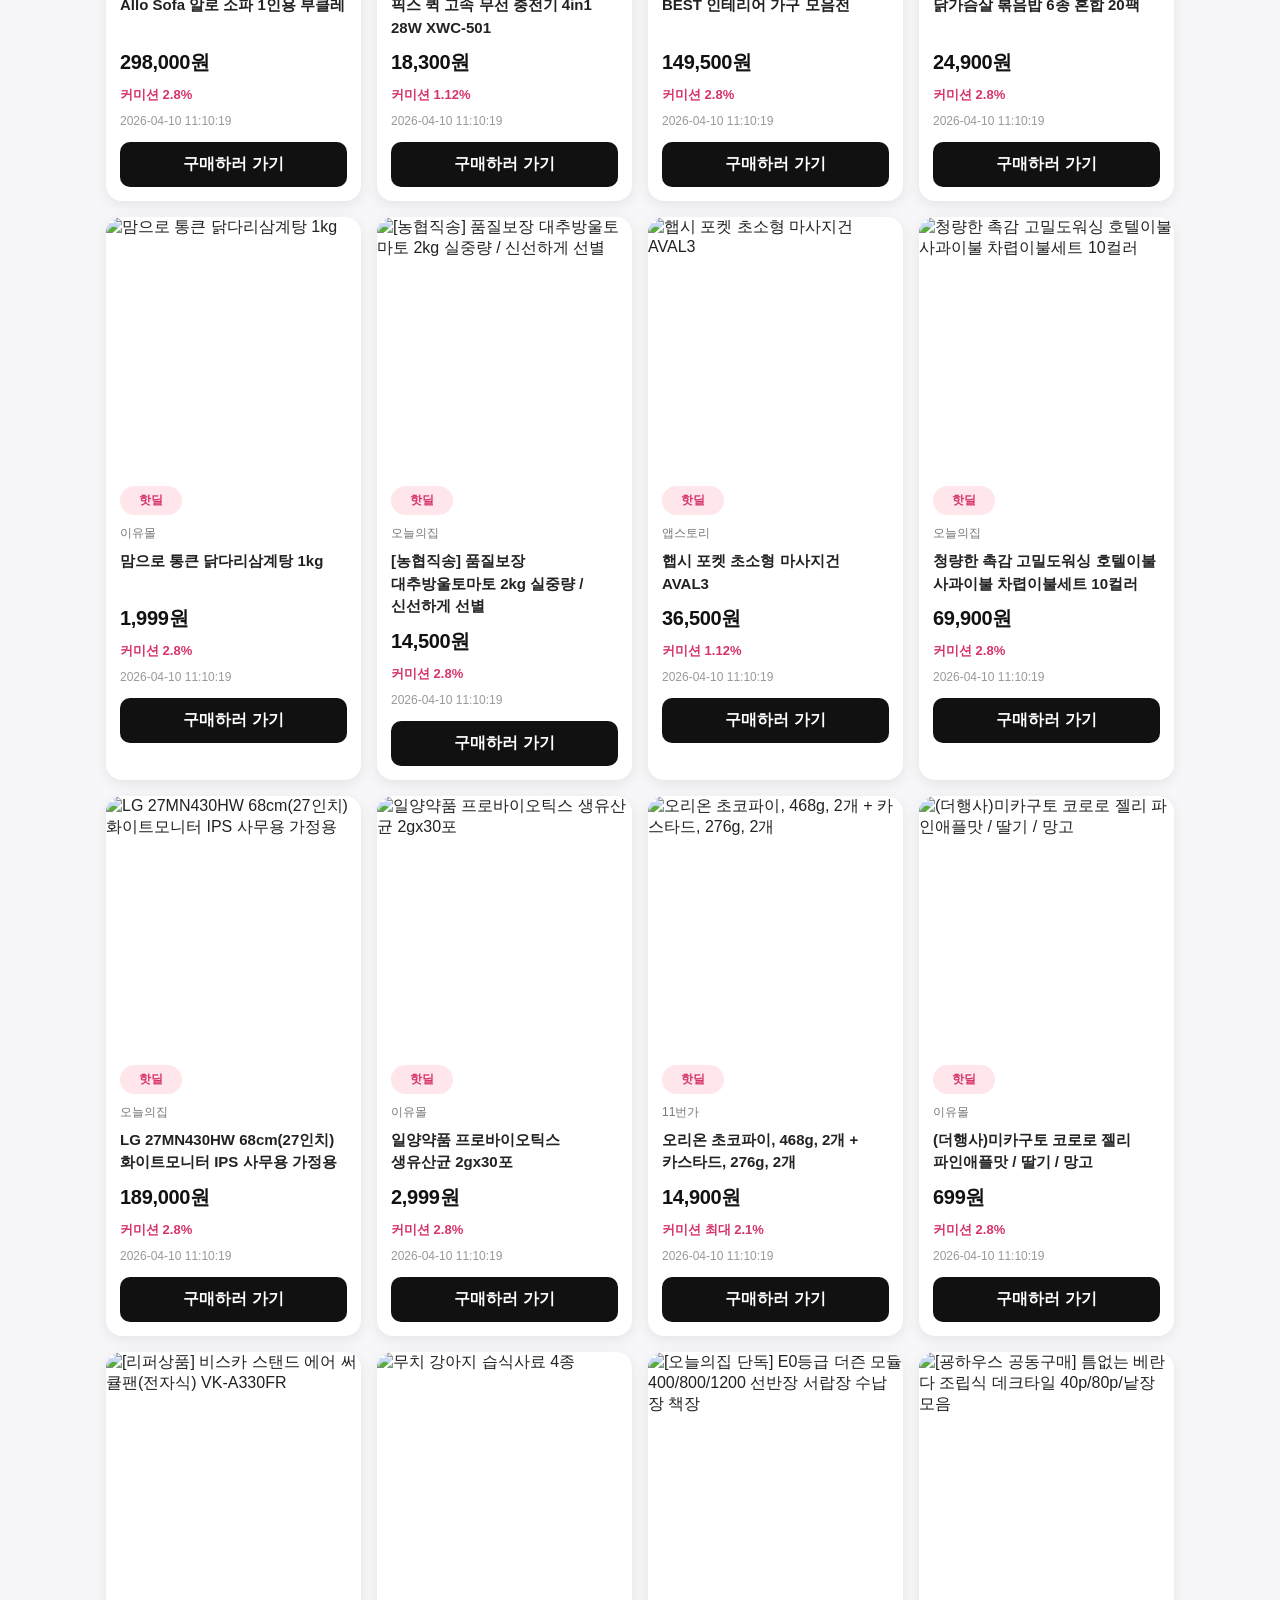
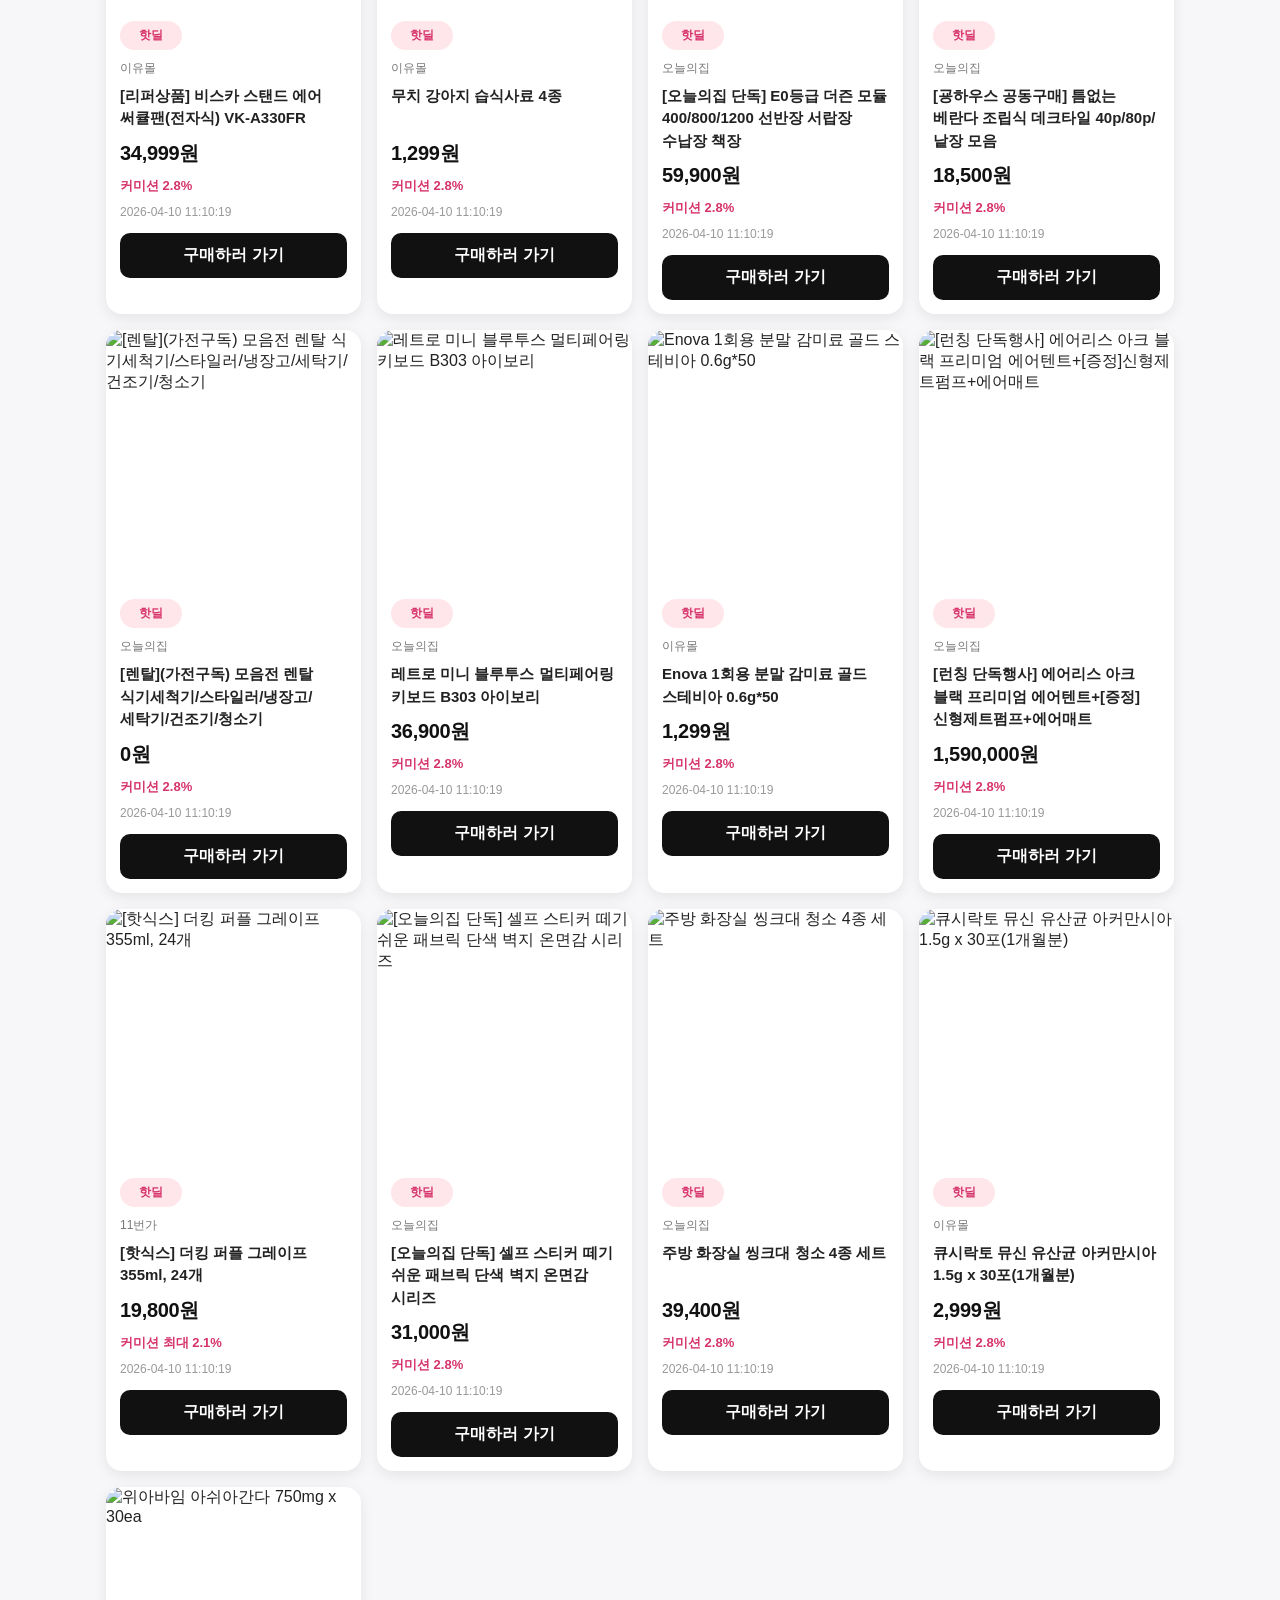
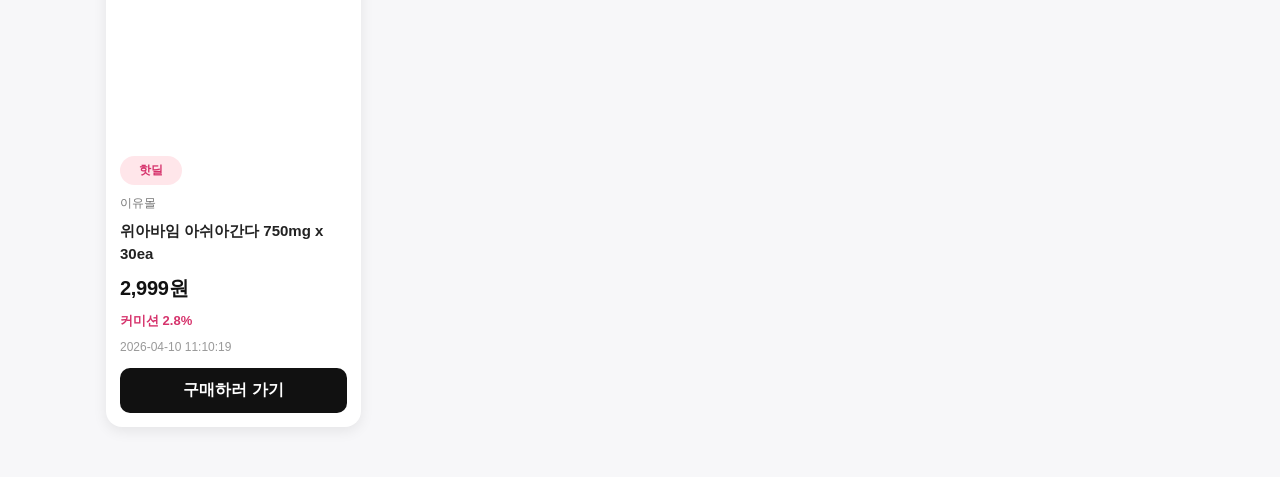
==== commit 31354895: "auto update deals" ====
--- a/site/index.html
+++ b/site/index.html
@@ -23,6 +23,13 @@
           placeholder="상품명이나 몰 이름으로 검색해보세요"
         />
       </div>
+      <div class="sort-wrap">
+  <select id="sort-select" class="sort-select">
+    <option value="latest">최신순</option>
+    <option value="priceLow">가격 낮은 순</option>
+    <option value="priceHigh">가격 높은 순</option>
+  </select>
+</div>
     </div>
   </header>
 
--- a/site/style.css
+++ b/site/style.css
@@ -277,4 +277,25 @@
 .category-button.active {
   background: #111;
   color: white;
+}
+.sort-wrap {
+  display: flex;
+  justify-content: center;
+  margin-top: 12px;
+}
+
+.sort-select {
+  width: 100%;
+  max-width: 220px;
+  padding: 12px 14px;
+  border: 1px solid #ddd;
+  border-radius: 12px;
+  font-size: 14px;
+  background: white;
+  outline: none;
+  box-shadow: 0 4px 10px rgba(0, 0, 0, 0.04);
+}
+
+.sort-select:focus {
+  border-color: #111;
 }
